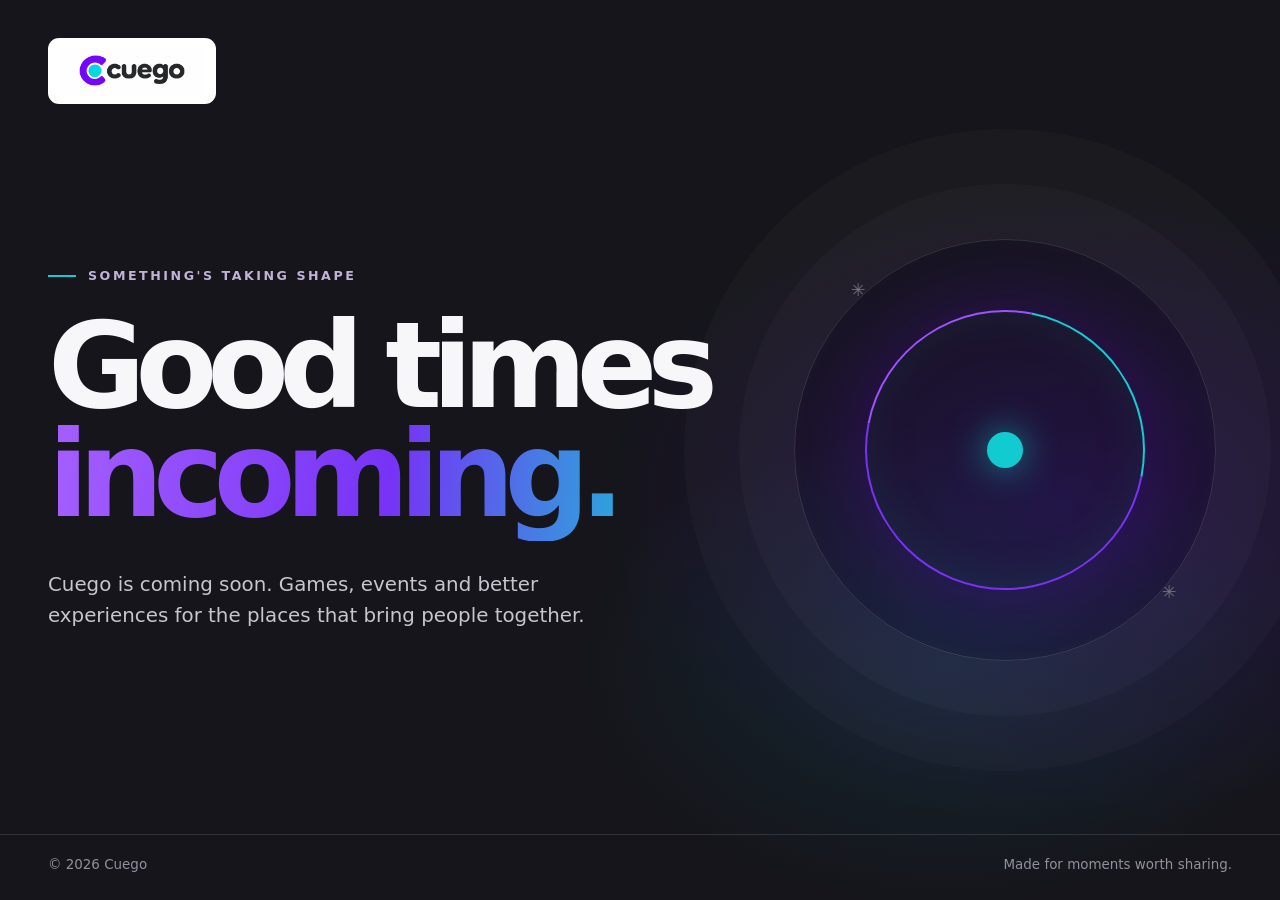
==== index.html @ bdfc0c9d "Add Cuego coming soon page" ====
<!doctype html>
<html lang="en-GB">
<head>
  <meta charset="utf-8">
  <meta name="viewport" content="width=device-width, initial-scale=1">
  <meta name="theme-color" content="#15151b">
  <meta name="description" content="Cuego is coming soon. Games, events and venue experiences, all in one place.">
  <title>Coming soon | Cuego</title>
  <link rel="icon" href="data:image/svg+xml,%3Csvg xmlns='http://www.w3.org/2000/svg' viewBox='0 0 64 64'%3E%3Crect width='64' height='64' rx='16' fill='%2315151b'/%3E%3Cpath d='M47 15A23 23 0 1 0 47 49' fill='none' stroke='%237206fd' stroke-linecap='round' stroke-width='11'/%3E%3Ccircle cx='32' cy='32' r='10' fill='%230cd0d0'/%3E%3C/svg%3E'" type="image/svg+xml">
  <link rel="preload" href="[data-uri]" as="image">
  <style>
    :root{color-scheme:dark;font-family:Inter,ui-sans-serif,system-ui,-apple-system,BlinkMacSystemFont,"Segoe UI",sans-serif;font-synthesis:none}*{box-sizing:border-box}html,body{margin:0;min-height:100%}body{background:#15151b;color:#f7f7fa}a{color:inherit} .page{min-height:100svh;display:flex;flex-direction:column;position:relative;overflow:hidden}.page:before{content:"";position:absolute;inset:0;pointer-events:none;background:radial-gradient(ellipse 43% 42% at 83% 56%,rgba(99,0,242,.19),transparent 85%),radial-gradient(ellipse 35% 32% at 74% 74%,rgba(0,198,210,.10),transparent 85%)}.shell{width:min(100% - 96px,1320px);margin-inline:auto;position:relative}header{padding-top:38px}.logo{display:block;width:168px;height:auto;background:#fff;border-radius:11px;padding:9px 12px}main{flex:1;display:flex;align-items:center;padding-block:72px 110px}.hero{display:grid;grid-template-columns:minmax(0,1.2fr) minmax(290px,.8fr);align-items:center;gap:6vw}.eyebrow{display:flex;align-items:center;gap:12px;color:#bfb4d5;text-transform:uppercase;letter-spacing:.2em;font-size:.79rem;font-weight:750;margin:0 0 29px}.eyebrow:before{content:"";width:28px;height:2px;background:#14c9d0}h1{font-size:clamp(4.2rem,9.3vw,9.2rem);line-height:.91;letter-spacing:-.085em;margin:0;font-weight:780}h1 span{display:block;background:linear-gradient(95deg,#a35dff 2%,#7633f6 52%,#12ced1 99%);background-clip:text;-webkit-background-clip:text;color:transparent;padding-bottom:.1em}.intro{margin:29px 0 0;max-width:570px;color:#c7c5ce;font-size:clamp(1.1rem,1.55vw,1.4rem);line-height:1.55}.stage{height:min(35vw,470px);min-height:330px;position:relative;display:grid;place-items:center}.stage:before{content:"";position:absolute;width:min(35vw,420px);height:min(35vw,420px);min-width:290px;min-height:290px;border:1px solid rgba(255,255,255,.13);border-radius:50%;box-shadow:0 0 0 55px rgba(255,255,255,.025),0 0 0 110px rgba(255,255,255,.018)}.ring{width:min(23vw,280px);height:min(23vw,280px);min-width:205px;min-height:205px;border:2px solid transparent;border-top-color:#9e51ff;border-right-color:#13cbd0;border-bottom-color:#7932f2;border-left-color:#7932f2;border-radius:50%;transform:rotate(-34deg);box-shadow:0 0 70px rgba(114,6,253,.18),inset 0 0 45px rgba(12,208,208,.065)}.core{position:absolute;width:36px;height:36px;border-radius:50%;background:#12cbd1;box-shadow:0 0 35px rgba(12,208,208,.65),0 0 110px rgba(12,208,208,.25)}.cross{position:absolute;color:#77717f;font-size:1.1rem}.cross.one{top:12%;left:15%}.cross.two{right:11%;bottom:16%}footer{border-top:1px solid rgba(255,255,255,.12);padding-block:22px 28px}.footer-inner{display:flex;justify-content:space-between;gap:24px;color:#92909c;font-size:.84rem}.footer-inner p{margin:0}@media(max-width:800px){.shell{width:min(100% - 44px,600px)}header{padding-top:26px}.logo{width:145px}.hero{grid-template-columns:1fr;gap:0}main{padding-block:92px 34px}.stage{height:240px;min-height:240px;order:-1;margin-bottom:46px}.stage:before{width:185px;height:185px;min-width:185px;min-height:185px;box-shadow:0 0 0 34px rgba(255,255,255,.025),0 0 0 68px rgba(255,255,255,.018)}.ring{width:140px;height:140px;min-width:140px;min-height:140px}.core{width:24px;height:24px}.eyebrow{margin-bottom:20px}h1{font-size:clamp(3.8rem,14vw,6.6rem)}.intro{margin-top:23px}.footer-inner{flex-direction:column;gap:7px}}@media(max-width:400px){.shell{width:calc(100% - 36px)}h1{font-size:clamp(3.25rem,14vw,4.5rem)}}
  </style>
</head>
<body>
<div class="page">
  <header class="shell"><img class="logo" src="[data-uri]" alt="Cuego" width="168" height="57"></header>
  <main class="shell"><div class="hero"><div><p class="eyebrow">Something's taking shape</p><h1>Good times<br><span>incoming.</span></h1><p class="intro">Cuego is coming soon. Games, events and better experiences for the places that bring people together.</p></div><div class="stage" aria-hidden="true"><span class="cross one">✳</span><div class="ring"></div><div class="core"></div><span class="cross two">✳</span></div></div></main>
  <footer><div class="shell footer-inner"><p>© <span id="year">2026</span> Cuego</p><p>Made for moments worth sharing.</p></div></footer>
</div>
<script>document.getElementById('year').textContent=new Date().getFullYear()</script>
</body>
</html>
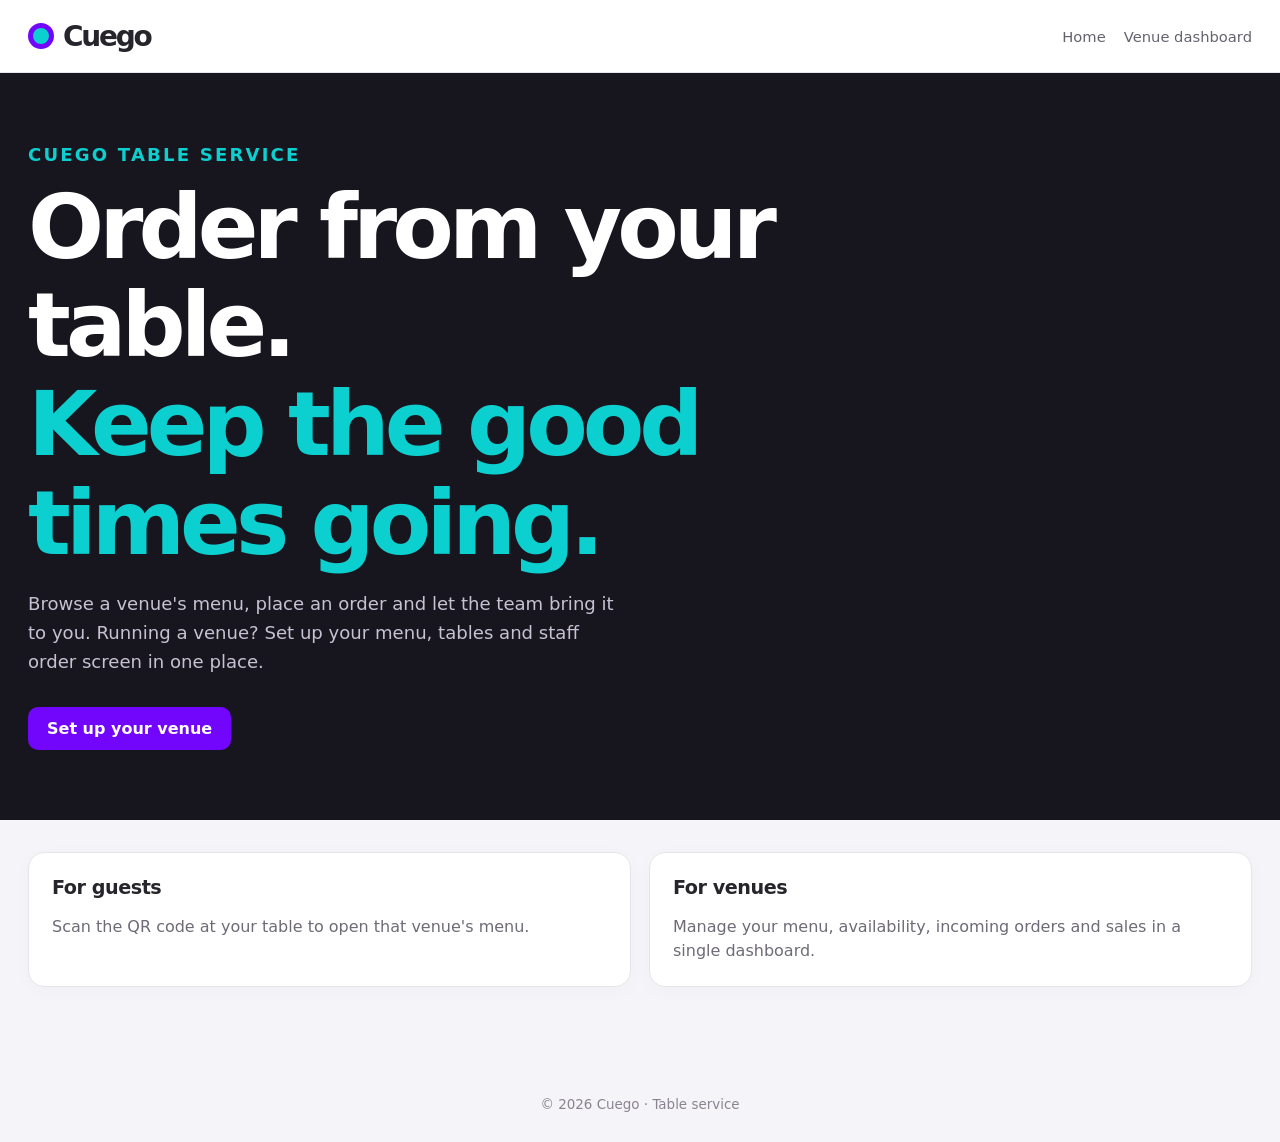
==== commit 01d68d62: "Build first table service ordering workflow" ====
--- a/index.html
+++ b/index.html
@@ -1,23 +1,2 @@
 <!doctype html>
-<html lang="en-GB">
-<head>
-  <meta charset="utf-8">
-  <meta name="viewport" content="width=device-width, initial-scale=1">
-  <meta name="theme-color" content="#15151b">
-  <meta name="description" content="Cuego is coming soon. Games, events and venue experiences, all in one place.">
-  <title>Coming soon | Cuego</title>
-  <link rel="icon" href="data:image/svg+xml,%3Csvg xmlns='http://www.w3.org/2000/svg' viewBox='0 0 64 64'%3E%3Crect width='64' height='64' rx='16' fill='%2315151b'/%3E%3Cpath d='M47 15A23 23 0 1 0 47 49' fill='none' stroke='%237206fd' stroke-linecap='round' stroke-width='11'/%3E%3Ccircle cx='32' cy='32' r='10' fill='%230cd0d0'/%3E%3C/svg%3E'" type="image/svg+xml">
-  <link rel="preload" href="[data-uri]" as="image">
-  <style>
-    :root{color-scheme:dark;font-family:Inter,ui-sans-serif,system-ui,-apple-system,BlinkMacSystemFont,"Segoe UI",sans-serif;font-synthesis:none}*{box-sizing:border-box}html,body{margin:0;min-height:100%}body{background:#15151b;color:#f7f7fa}a{color:inherit} .page{min-height:100svh;display:flex;flex-direction:column;position:relative;overflow:hidden}.page:before{content:"";position:absolute;inset:0;pointer-events:none;background:radial-gradient(ellipse 43% 42% at 83% 56%,rgba(99,0,242,.19),transparent 85%),radial-gradient(ellipse 35% 32% at 74% 74%,rgba(0,198,210,.10),transparent 85%)}.shell{width:min(100% - 96px,1320px);margin-inline:auto;position:relative}header{padding-top:38px}.logo{display:block;width:168px;height:auto;background:#fff;border-radius:11px;padding:9px 12px}main{flex:1;display:flex;align-items:center;padding-block:72px 110px}.hero{display:grid;grid-template-columns:minmax(0,1.2fr) minmax(290px,.8fr);align-items:center;gap:6vw}.eyebrow{display:flex;align-items:center;gap:12px;color:#bfb4d5;text-transform:uppercase;letter-spacing:.2em;font-size:.79rem;font-weight:750;margin:0 0 29px}.eyebrow:before{content:"";width:28px;height:2px;background:#14c9d0}h1{font-size:clamp(4.2rem,9.3vw,9.2rem);line-height:.91;letter-spacing:-.085em;margin:0;font-weight:780}h1 span{display:block;background:linear-gradient(95deg,#a35dff 2%,#7633f6 52%,#12ced1 99%);background-clip:text;-webkit-background-clip:text;color:transparent;padding-bottom:.1em}.intro{margin:29px 0 0;max-width:570px;color:#c7c5ce;font-size:clamp(1.1rem,1.55vw,1.4rem);line-height:1.55}.stage{height:min(35vw,470px);min-height:330px;position:relative;display:grid;place-items:center}.stage:before{content:"";position:absolute;width:min(35vw,420px);height:min(35vw,420px);min-width:290px;min-height:290px;border:1px solid rgba(255,255,255,.13);border-radius:50%;box-shadow:0 0 0 55px rgba(255,255,255,.025),0 0 0 110px rgba(255,255,255,.018)}.ring{width:min(23vw,280px);height:min(23vw,280px);min-width:205px;min-height:205px;border:2px solid transparent;border-top-color:#9e51ff;border-right-color:#13cbd0;border-bottom-color:#7932f2;border-left-color:#7932f2;border-radius:50%;transform:rotate(-34deg);box-shadow:0 0 70px rgba(114,6,253,.18),inset 0 0 45px rgba(12,208,208,.065)}.core{position:absolute;width:36px;height:36px;border-radius:50%;background:#12cbd1;box-shadow:0 0 35px rgba(12,208,208,.65),0 0 110px rgba(12,208,208,.25)}.cross{position:absolute;color:#77717f;font-size:1.1rem}.cross.one{top:12%;left:15%}.cross.two{right:11%;bottom:16%}footer{border-top:1px solid rgba(255,255,255,.12);padding-block:22px 28px}.footer-inner{display:flex;justify-content:space-between;gap:24px;color:#92909c;font-size:.84rem}.footer-inner p{margin:0}@media(max-width:800px){.shell{width:min(100% - 44px,600px)}header{padding-top:26px}.logo{width:145px}.hero{grid-template-columns:1fr;gap:0}main{padding-block:92px 34px}.stage{height:240px;min-height:240px;order:-1;margin-bottom:46px}.stage:before{width:185px;height:185px;min-width:185px;min-height:185px;box-shadow:0 0 0 34px rgba(255,255,255,.025),0 0 0 68px rgba(255,255,255,.018)}.ring{width:140px;height:140px;min-width:140px;min-height:140px}.core{width:24px;height:24px}.eyebrow{margin-bottom:20px}h1{font-size:clamp(3.8rem,14vw,6.6rem)}.intro{margin-top:23px}.footer-inner{flex-direction:column;gap:7px}}@media(max-width:400px){.shell{width:calc(100% - 36px)}h1{font-size:clamp(3.25rem,14vw,4.5rem)}}
-  </style>
-</head>
-<body>
-<div class="page">
-  <header class="shell"><img class="logo" src="[data-uri]" alt="Cuego" width="168" height="57"></header>
-  <main class="shell"><div class="hero"><div><p class="eyebrow">Something's taking shape</p><h1>Good times<br><span>incoming.</span></h1><p class="intro">Cuego is coming soon. Games, events and better experiences for the places that bring people together.</p></div><div class="stage" aria-hidden="true"><span class="cross one">✳</span><div class="ring"></div><div class="core"></div><span class="cross two">✳</span></div></div></main>
-  <footer><div class="shell footer-inner"><p>© <span id="year">2026</span> Cuego</p><p>Made for moments worth sharing.</p></div></footer>
-</div>
-<script>document.getElementById('year').textContent=new Date().getFullYear()</script>
-</body>
-</html>
+<html lang="en-GB"><head><meta charset="utf-8"><meta name="viewport" content="width=device-width,initial-scale=1"><meta name="theme-color" content="#18161f"><meta name="description" content="Cuego table ordering for venues and their guests."><title>Cuego | Table service</title><link rel="stylesheet" href="/styles.css"><link rel="icon" href="/favicon.svg" type="image/svg+xml"></head><body><div id="app"><p class="loading">Loading Cuego…</p></div><script type="module" src="/app.js"></script></body></html>
--- a/styles.css
+++ b/styles.css
@@ -0,0 +1 @@
+:root{font-family:Inter,ui-sans-serif,system-ui,-apple-system,"Segoe UI",sans-serif;color:#26252b;background:#f5f4f8;font-synthesis:none}*{box-sizing:border-box}body{margin:0}button,input,select,textarea{font:inherit}button{cursor:pointer}a{color:inherit;text-decoration:none}button:disabled{opacity:.5;cursor:not-allowed}.shell{max-width:1280px;padding:0 28px;margin:auto}.top{background:#fff;border-bottom:1px solid #e7e4ec}.top .shell{min-height:72px;display:flex;align-items:center;justify-content:space-between;gap:16px}.brand{font-size:1.75rem;letter-spacing:-.08em;font-weight:850}.brand:before{content:"";display:inline-block;vertical-align:-3px;width:16px;height:16px;background:#0cd0d0;border:5px solid #7206fd;border-radius:50%;margin-right:9px}.topnav{display:flex;align-items:center;gap:18px;color:#66616f;font-size:.92rem}.btn{display:inline-flex;align-items:center;justify-content:center;gap:8px;border:1px solid transparent;background:#7206fd;color:#fff;padding:11px 18px;border-radius:10px;font-weight:700;min-height:43px}.btn:hover{background:#5b00d8}.btn.secondary{background:#fff;color:#342b47;border-color:#dcd6e4}.btn.secondary:hover{background:#f4f1fa}.btn.danger{color:#ab3131;border-color:#f1cbcb;background:white}.btn.small{padding:7px 12px;min-height:35px;font-size:.86rem}.main{padding-top:32px;padding-bottom:80px}.head{display:flex;justify-content:space-between;align-items:flex-start;gap:24px;margin-bottom:25px}.eyebrow{margin:0 0 8px;color:#7206fd;text-transform:uppercase;letter-spacing:.12em;font-size:.76rem;font-weight:850}h1{font-size:clamp(2rem,4vw,3.1rem);letter-spacing:-.055em;line-height:1.1;margin:0 0 10px}h2{font-size:1.2rem;letter-spacing:-.025em;margin:0 0 16px}h3{font-size:1rem;margin:0 0 6px}.muted{color:#6f6a77;line-height:1.5}.notice{padding:13px 16px;border-radius:11px;background:#f0ebff;color:#493181;margin:15px 0}.notice.error{background:#fff0f0;color:#8a2626}.notice.success{background:#e9f8f5;color:#135b4c}.grid{display:grid;gap:18px}.grid.two{grid-template-columns:repeat(2,minmax(0,1fr))}.grid.three{grid-template-columns:repeat(3,minmax(0,1fr))}.card{background:#fff;border:1px solid #e7e3ea;border-radius:16px;padding:23px;box-shadow:0 4px 20px rgba(36,25,57,.025)}.card p:last-child{margin-bottom:0}.stat{font-size:2rem;font-weight:800;letter-spacing:-.05em}.label{display:block;color:#696371;font-size:.84rem;font-weight:700;margin:0 0 8px}input,select,textarea{width:100%;padding:11px 12px;border:1px solid #dcd6e3;border-radius:9px;background:#fff;color:#25212b;outline:none;min-height:44px}input:focus,select:focus,textarea:focus{border-color:#7206fd;box-shadow:0 0 0 3px #7206fd1a}.field{margin-bottom:16px}.inline{display:flex;gap:10px;align-items:end;flex-wrap:wrap}.inline .field{flex:1;min-width:135px}.toolbar{display:flex;justify-content:space-between;gap:14px;align-items:center;flex-wrap:wrap;margin:16px 0 22px}.tabs{display:flex;gap:6px;overflow:auto}.tabs a{white-space:nowrap;padding:10px 14px;border-radius:9px;font-weight:700;color:#6c6672}.tabs a.active{background:#eee7ff;color:#5e08cf}.list{display:grid;gap:12px}.row{display:flex;align-items:center;justify-content:space-between;gap:16px;padding:15px 0;border-bottom:1px solid #efecf1}.row:last-child{border-bottom:0;padding-bottom:0}.row:first-child{padding-top:0}.row-actions{display:flex;gap:8px;align-items:center;flex-wrap:wrap}.price{font-weight:800;white-space:nowrap}.badge{display:inline-flex;align-items:center;padding:6px 9px;border-radius:999px;background:#f1edf8;color:#604590;font-size:.77rem;font-weight:800;text-transform:capitalize}.badge.new{background:#fff0df;color:#96530b}.badge.ready{background:#def8f4;color:#00675d}.badge.delivered{background:#ecf1ee;color:#587064}.divider{border:0;border-top:1px solid #e8e3ed;margin:20px 0}.empty{text-align:center;padding:48px 20px;color:#716b78}.empty strong{display:block;color:#292330;margin-bottom:6px}.qr-link{word-break:break-all;font-size:.84rem;color:#5e16bc}.order-card{border-left:4px solid #7206fd}.order-card.new{border-left-color:#f5a83d}.order-card.ready{border-left-color:#0bbeb8}.order-meta{display:flex;justify-content:space-between;gap:12px;align-items:start}.order-items{padding-left:19px;color:#504958;line-height:1.7}.hero{padding:68px 0 70px;background:#17151e;color:#fff;overflow:hidden}.hero h1{font-size:clamp(3.1rem,7vw,6rem);max-width:800px}.hero h1 span{color:#0cd0d0}.hero p{max-width:590px;font-size:1.13rem;line-height:1.6;color:#c7c2d2}.hero .btn{margin-top:12px}.auth{max-width:440px;margin:60px auto}.auth h1{font-size:2.3rem}.shop{max-width:1120px}.shop-head{background:#1b1823;color:#fff;border-radius:18px;padding:30px;margin-bottom:24px}.shop-head .muted{color:#c9c4d0}.shop-layout{display:grid;grid-template-columns:minmax(0,1fr) 330px;gap:24px;align-items:start}.shop-items{display:grid;gap:13px}.shop-item{display:flex;justify-content:space-between;align-items:center;gap:16px}.shop-item p{margin:5px 0 0;font-size:.88rem;color:#77717e}.basket{position:sticky;top:20px}.qty{display:flex;gap:10px;align-items:center}.qty button{border:1px solid #ddd3ea;background:#fff;border-radius:8px;width:31px;height:31px;font-weight:800}.toast{position:fixed;bottom:22px;right:22px;max-width:min(420px,calc(100% - 44px));z-index:20;box-shadow:0 8px 30px #0002}.foot{color:#8a8490;text-align:center;padding:30px;font-size:.84rem}.loading{padding:80px 20px;text-align:center;color:#777}.toggle{display:flex;gap:8px;align-items:center}.toggle input{width:auto;min-height:0}code{background:#f4f0f8;padding:2px 5px;border-radius:4px}.section-title{margin:30px 0 16px}.table-name{font-size:1.1rem;font-weight:800}.mobile-only{display:none}@media(max-width:800px){.shell{padding:0 18px}.top .shell{min-height:64px}.grid.two,.grid.three,.shop-layout{grid-template-columns:1fr}.head{flex-direction:column}.hero{padding:60px 0}.basket{position:static}.topnav{gap:9px}.topnav a:not(.btn){font-size:.8rem}.card{padding:18px}.mobile-only{display:block}.order-meta{flex-direction:column}.row{align-items:flex-start}.row-actions{justify-content:flex-end}}@media(max-width:480px){.shop-item{align-items:flex-start}.shop-item .btn{flex-shrink:0}.inline .field{min-width:100%}.inline .btn{width:100%}.row{flex-direction:column}.row-actions{width:100%;justify-content:flex-start}}
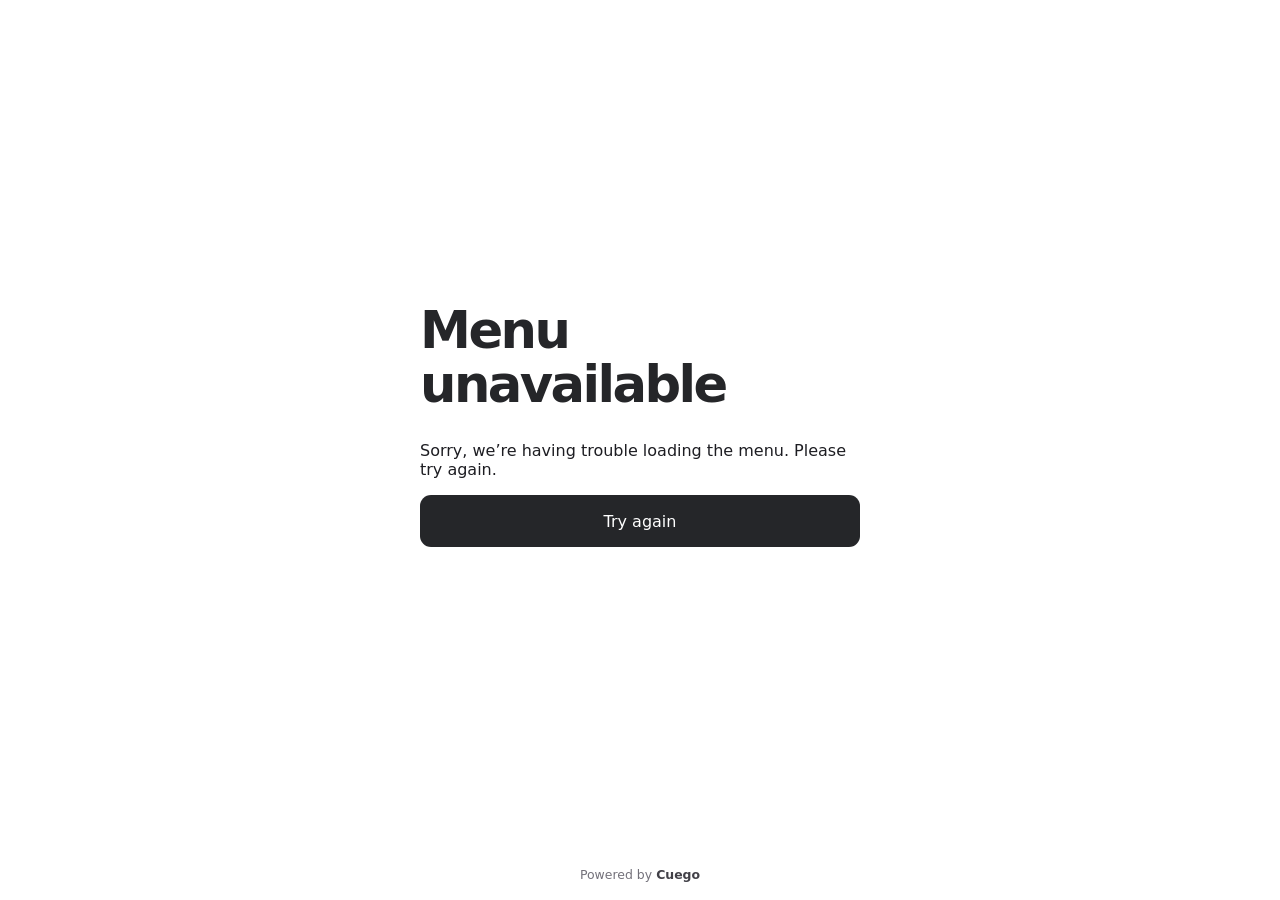
==== commit e19c947b: "Build multi-tenant demo ordering foundation and mobile customer flow" ====
--- a/index.html
+++ b/index.html
@@ -1,2 +1,3 @@
 <!doctype html>
-<html lang="en-GB"><head><meta charset="utf-8"><meta name="viewport" content="width=device-width,initial-scale=1"><meta name="theme-color" content="#18161f"><meta name="description" content="Cuego table ordering for venues and their guests."><title>Cuego | Table service</title><link rel="stylesheet" href="/styles.css"><link rel="icon" href="/favicon.svg" type="image/svg+xml"></head><body><div id="app"><p class="loading">Loading Cuego…</p></div><script type="module" src="/app.js"></script></body></html>
+<html lang="en-GB"><head><meta charset="utf-8"><meta name="viewport" content="width=device-width,initial-scale=1"><meta name="theme-color" content="#18161f"><meta name="description" content="Cuego table ordering for venues and their guests."><title>Cuego | Table service</title><link rel="stylesheet" href="/styles.css"><link rel="stylesheet" href="/customer.css">
+<link rel="stylesheet" href="/display.css"><link rel="icon" href="/favicon.svg" type="image/svg+xml"></head><body><div id="app"><p class="loading">Loading Cuego…</p></div><script type="module" src="/app.js"></script></body></html>
--- a/styles.css
+++ b/styles.css
@@ -1 +1,37 @@
 :root{font-family:Inter,ui-sans-serif,system-ui,-apple-system,"Segoe UI",sans-serif;color:#26252b;background:#f5f4f8;font-synthesis:none}*{box-sizing:border-box}body{margin:0}button,input,select,textarea{font:inherit}button{cursor:pointer}a{color:inherit;text-decoration:none}button:disabled{opacity:.5;cursor:not-allowed}.shell{max-width:1280px;padding:0 28px;margin:auto}.top{background:#fff;border-bottom:1px solid #e7e4ec}.top .shell{min-height:72px;display:flex;align-items:center;justify-content:space-between;gap:16px}.brand{font-size:1.75rem;letter-spacing:-.08em;font-weight:850}.brand:before{content:"";display:inline-block;vertical-align:-3px;width:16px;height:16px;background:#0cd0d0;border:5px solid #7206fd;border-radius:50%;margin-right:9px}.topnav{display:flex;align-items:center;gap:18px;color:#66616f;font-size:.92rem}.btn{display:inline-flex;align-items:center;justify-content:center;gap:8px;border:1px solid transparent;background:#7206fd;color:#fff;padding:11px 18px;border-radius:10px;font-weight:700;min-height:43px}.btn:hover{background:#5b00d8}.btn.secondary{background:#fff;color:#342b47;border-color:#dcd6e4}.btn.secondary:hover{background:#f4f1fa}.btn.danger{color:#ab3131;border-color:#f1cbcb;background:white}.btn.small{padding:7px 12px;min-height:35px;font-size:.86rem}.main{padding-top:32px;padding-bottom:80px}.head{display:flex;justify-content:space-between;align-items:flex-start;gap:24px;margin-bottom:25px}.eyebrow{margin:0 0 8px;color:#7206fd;text-transform:uppercase;letter-spacing:.12em;font-size:.76rem;font-weight:850}h1{font-size:clamp(2rem,4vw,3.1rem);letter-spacing:-.055em;line-height:1.1;margin:0 0 10px}h2{font-size:1.2rem;letter-spacing:-.025em;margin:0 0 16px}h3{font-size:1rem;margin:0 0 6px}.muted{color:#6f6a77;line-height:1.5}.notice{padding:13px 16px;border-radius:11px;background:#f0ebff;color:#493181;margin:15px 0}.notice.error{background:#fff0f0;color:#8a2626}.notice.success{background:#e9f8f5;color:#135b4c}.grid{display:grid;gap:18px}.grid.two{grid-template-columns:repeat(2,minmax(0,1fr))}.grid.three{grid-template-columns:repeat(3,minmax(0,1fr))}.card{background:#fff;border:1px solid #e7e3ea;border-radius:16px;padding:23px;box-shadow:0 4px 20px rgba(36,25,57,.025)}.card p:last-child{margin-bottom:0}.stat{font-size:2rem;font-weight:800;letter-spacing:-.05em}.label{display:block;color:#696371;font-size:.84rem;font-weight:700;margin:0 0 8px}input,select,textarea{width:100%;padding:11px 12px;border:1px solid #dcd6e3;border-radius:9px;background:#fff;color:#25212b;outline:none;min-height:44px}input:focus,select:focus,textarea:focus{border-color:#7206fd;box-shadow:0 0 0 3px #7206fd1a}.field{margin-bottom:16px}.inline{display:flex;gap:10px;align-items:end;flex-wrap:wrap}.inline .field{flex:1;min-width:135px}.toolbar{display:flex;justify-content:space-between;gap:14px;align-items:center;flex-wrap:wrap;margin:16px 0 22px}.tabs{display:flex;gap:6px;overflow:auto}.tabs a{white-space:nowrap;padding:10px 14px;border-radius:9px;font-weight:700;color:#6c6672}.tabs a.active{background:#eee7ff;color:#5e08cf}.list{display:grid;gap:12px}.row{display:flex;align-items:center;justify-content:space-between;gap:16px;padding:15px 0;border-bottom:1px solid #efecf1}.row:last-child{border-bottom:0;padding-bottom:0}.row:first-child{padding-top:0}.row-actions{display:flex;gap:8px;align-items:center;flex-wrap:wrap}.price{font-weight:800;white-space:nowrap}.badge{display:inline-flex;align-items:center;padding:6px 9px;border-radius:999px;background:#f1edf8;color:#604590;font-size:.77rem;font-weight:800;text-transform:capitalize}.badge.new{background:#fff0df;color:#96530b}.badge.ready{background:#def8f4;color:#00675d}.badge.delivered{background:#ecf1ee;color:#587064}.divider{border:0;border-top:1px solid #e8e3ed;margin:20px 0}.empty{text-align:center;padding:48px 20px;color:#716b78}.empty strong{display:block;color:#292330;margin-bottom:6px}.qr-link{word-break:break-all;font-size:.84rem;color:#5e16bc}.order-card{border-left:4px solid #7206fd}.order-card.new{border-left-color:#f5a83d}.order-card.ready{border-left-color:#0bbeb8}.order-meta{display:flex;justify-content:space-between;gap:12px;align-items:start}.order-items{padding-left:19px;color:#504958;line-height:1.7}.hero{padding:68px 0 70px;background:#17151e;color:#fff;overflow:hidden}.hero h1{font-size:clamp(3.1rem,7vw,6rem);max-width:800px}.hero h1 span{color:#0cd0d0}.hero p{max-width:590px;font-size:1.13rem;line-height:1.6;color:#c7c2d2}.hero .btn{margin-top:12px}.auth{max-width:440px;margin:60px auto}.auth h1{font-size:2.3rem}.shop{max-width:1120px}.shop-head{background:#1b1823;color:#fff;border-radius:18px;padding:30px;margin-bottom:24px}.shop-head .muted{color:#c9c4d0}.shop-layout{display:grid;grid-template-columns:minmax(0,1fr) 330px;gap:24px;align-items:start}.shop-items{display:grid;gap:13px}.shop-item{display:flex;justify-content:space-between;align-items:center;gap:16px}.shop-item p{margin:5px 0 0;font-size:.88rem;color:#77717e}.basket{position:sticky;top:20px}.qty{display:flex;gap:10px;align-items:center}.qty button{border:1px solid #ddd3ea;background:#fff;border-radius:8px;width:31px;height:31px;font-weight:800}.toast{position:fixed;bottom:22px;right:22px;max-width:min(420px,calc(100% - 44px));z-index:20;box-shadow:0 8px 30px #0002}.foot{color:#8a8490;text-align:center;padding:30px;font-size:.84rem}.loading{padding:80px 20px;text-align:center;color:#777}.toggle{display:flex;gap:8px;align-items:center}.toggle input{width:auto;min-height:0}code{background:#f4f0f8;padding:2px 5px;border-radius:4px}.section-title{margin:30px 0 16px}.table-name{font-size:1.1rem;font-weight:800}.mobile-only{display:none}@media(max-width:800px){.shell{padding:0 18px}.top .shell{min-height:64px}.grid.two,.grid.three,.shop-layout{grid-template-columns:1fr}.head{flex-direction:column}.hero{padding:60px 0}.basket{position:static}.topnav{gap:9px}.topnav a:not(.btn){font-size:.8rem}.card{padding:18px}.mobile-only{display:block}.order-meta{flex-direction:column}.row{align-items:flex-start}.row-actions{justify-content:flex-end}}@media(max-width:480px){.shop-item{align-items:flex-start}.shop-item .btn{flex-shrink:0}.inline .field{min-width:100%}.inline .btn{width:100%}.row{flex-direction:column}.row-actions{width:100%;justify-content:flex-start}}
+/* Mobile ordering and staff operation */
+.nav-short,.basket-backdrop,.basket-close,.mobile-basket-bar{display:none}
+.selected-table{display:inline-flex;margin:0 12px 12px 0;padding:7px 11px;border:1px solid #5b5472;border-radius:999px;color:#fff;font-weight:700;font-size:.86rem}
+.card,.shop-item,.row,.head,.order-card{min-width:0}
+.head h1,.shop-head h1,.order-card h2{overflow-wrap:anywhere}
+.btn:focus-visible,.tabs a:focus-visible,button:focus-visible,a:focus-visible{outline:3px solid #0cd0d0;outline-offset:3px}
+@media(max-width:800px){
+  .main{padding-top:22px;padding-bottom:90px}
+  .top .shell{gap:8px}.topnav{gap:10px}.topnav a:first-child{display:none}
+  .nav-full{display:none}.nav-short{display:inline}
+  .toolbar{position:sticky;top:0;z-index:8;background:#f5f4f8;margin:10px -18px 18px;padding:9px 18px;border-bottom:1px solid #e7e3ea}
+  .tabs{width:100%;scrollbar-width:thin;overscroll-behavior-x:contain}.tabs a{padding:12px 13px;min-height:44px}
+  .toolbar>.muted{display:none}
+  .order-card .row-actions{width:100%}.order-card .row-actions .btn{min-height:46px;flex:1}
+  .row-actions .btn.small{min-height:44px}
+  .shop{padding-bottom:100px}.shop-head{padding:23px 20px;margin-bottom:20px}.shop-head h1{font-size:clamp(2rem,9vw,3.1rem)}.shop-head p.muted{font-size:1rem;line-height:1.45}
+  .shop-item{padding:16px;align-items:center}.shop-item .btn{min-width:74px;min-height:44px}
+  .basket-backdrop{position:fixed;inset:0;background:rgba(12,10,20,.55);z-index:19}
+  .basket{display:none;position:fixed;inset:auto 0 0;max-height:min(88dvh,850px);min-height:240px;overflow:auto;overscroll-behavior:contain;border-radius:20px 20px 0 0;border-bottom:0;z-index:20;padding:18px 20px calc(22px + env(safe-area-inset-bottom));box-shadow:0 -12px 40px #0003}
+  .basket-head{display:flex;justify-content:space-between;align-items:center;position:sticky;top:-18px;background:#fff;z-index:1;padding:8px 0 12px;margin-bottom:8px;border-bottom:1px solid #eee9f1}.basket-head h2{margin:0}
+  .basket-close{display:grid;place-items:center;width:44px;height:44px;border:0;border-radius:10px;background:#f1edf8;font-size:1.6rem;line-height:1}
+  .basket-open{overflow:hidden}.basket-open .basket,.basket-open .basket-backdrop{display:block}.basket-open .mobile-basket-bar{display:none}
+  .mobile-basket-bar{position:fixed;bottom:0;left:0;right:0;z-index:10;width:100%;display:flex;align-items:center;justify-content:space-between;gap:14px;min-height:72px;padding:12px max(18px,env(safe-area-inset-right)) calc(12px + env(safe-area-inset-bottom)) max(18px,env(safe-area-inset-left));border:0;background:#7206fd;color:#fff;text-align:left;box-shadow:0 -6px 22px #21143d26;font-weight:800;font-size:1rem}
+  .mobile-basket-bar small{display:block;font-size:.8rem;font-weight:500;opacity:.84;margin-top:2px}
+  .basket input,.basket select,input,select,textarea{font-size:16px}
+  .qty button{width:44px;height:44px}.basket .row{flex-direction:row;align-items:center}.basket .row-actions{width:auto}
+  .grid.two,.grid.three{gap:12px}.auth{margin:22px auto}
+}
+@media(max-width:390px){
+  .brand{font-size:1.4rem}.brand:before{width:12px;height:12px;border-width:4px;margin-right:6px;vertical-align:-2px}
+  .topnav{gap:6px}.topnav .btn.small{padding:7px 9px;font-size:.78rem}
+  .head h1{font-size:2rem}.shop-head h1{font-size:2rem}
+  .row-actions{gap:6px}.tabs a{padding-inline:10px}
+  .shop-item{gap:8px}.shop-item .btn{min-width:68px}
+}
+@media(max-width:390px){.top .shell{flex-wrap:wrap;padding-block:9px;min-height:64px}.topnav{margin-left:auto}.shop-item{flex-wrap:wrap}}
--- a/customer.css
+++ b/customer.css
@@ -0,0 +1 @@
+:root{--venue-primary:#252629;--venue-accent:#7206fd}body:has(.venue-app){background:#fff;color:#1d1d22}.venue-app{min-height:100dvh;display:flex;flex-direction:column;font-family:Inter,ui-sans-serif,system-ui,-apple-system,"Segoe UI",sans-serif;background:#fff;color:#1d1d22}.venue-app button,.venue-app input,.venue-app textarea{font:inherit}.venue-app button{cursor:pointer}.venue-brand{display:flex;align-items:center;gap:10px;min-width:0;font-size:1.18rem;font-weight:800;letter-spacing:-.03em;color:var(--venue-primary)}.venue-brand img{max-width:120px;max-height:52px;object-fit:contain}.venue-brand strong{overflow-wrap:anywhere}.venue-powered{text-align:center;color:#73717a;font-size:.78rem;padding:18px 15px calc(18px + env(safe-area-inset-bottom));margin-top:auto}.venue-powered strong{font-weight:800;color:#414047}.venue-kicker{text-transform:uppercase;letter-spacing:.12em;color:var(--venue-accent);font-size:.76rem;font-weight:800;margin:0 0 10px}.venue-button{display:flex;width:100%;align-items:center;justify-content:center;min-height:52px;border:0;border-radius:11px;padding:12px 18px;background:var(--venue-primary);color:white;font-weight:800}.venue-button:hover{filter:brightness(1.12)}.venue-button:disabled{opacity:.5}.venue-text-button{display:block;width:100%;min-height:48px;background:none;border:0;color:var(--venue-primary);font-weight:750}.venue-app button:focus-visible,.venue-app a:focus-visible,.venue-app input:focus-visible,.venue-app textarea:focus-visible{outline:3px solid var(--venue-accent);outline-offset:3px}.table-entry{width:min(100% - 36px,440px);margin:0 auto;flex:1;display:flex;flex-direction:column;padding-top:max(26px,env(safe-area-inset-top))}.table-prompt{margin:auto 0;padding:48px 0 72px}.table-prompt h1{font-size:clamp(2rem,8vw,3.2rem);line-height:1.05;letter-spacing:-.05em;margin:0 0 30px;color:var(--venue-primary)}.table-prompt label,.venue-field{display:block;font-weight:750;font-size:.94rem;margin:0 0 9px}.table-prompt input,.venue-field textarea{display:block;width:100%;border:1.5px solid #cbcbd0;border-radius:11px;padding:13px 15px;font-size:18px;min-height:56px;outline:none;background:#fff;color:#19191f}.table-prompt input:focus,.venue-field textarea:focus{border-color:var(--venue-accent)}.table-prompt .venue-button{margin-top:15px}.remember-table{margin:22px 0 0;border:1px solid #dddde1;border-radius:11px;background:#fafafa;padding:13px;width:100%;min-height:50px;font-weight:700;color:var(--venue-primary)}.venue-alert{color:#a52b2b;min-height:1.4em;font-size:.9rem}.cue-sheet-open{overflow:hidden}.cue-sheet-wrap{position:fixed;inset:0;z-index:50}.cue-scrim{position:absolute;inset:0;width:100%;border:0;background:rgba(16,15,20,.58)}.cue-sheet{position:absolute;bottom:0;left:50%;transform:translateX(-50%);width:min(100%,520px);max-height:min(91dvh,920px);overflow:auto;overscroll-behavior:contain;border-radius:22px 22px 0 0;background:white;padding:15px 22px calc(24px + env(safe-area-inset-bottom));box-shadow:0 -12px 45px #0002}.cue-handle{width:37px;height:4px;margin:0 auto 24px;border-radius:4px;background:#d2d1d6}.cue-sheet h2{font-size:1.8rem;letter-spacing:-.04em;margin:0 0 10px}.cue-sheet p{color:#66646d;line-height:1.5}.cue-sheet .venue-button{margin-top:20px}.menu-app{min-height:100dvh}.menu-header{display:flex;justify-content:space-between;align-items:center;gap:12px;min-height:75px;padding:12px max(18px,env(safe-area-inset-right)) 12px max(18px,env(safe-area-inset-left));border-bottom:1px solid #ecebed}.delivery-pill{background:#f4f4f6;padding:8px 10px;border-radius:10px;font-size:.82rem;white-space:nowrap;color:#5b5962}.delivery-pill strong{color:var(--venue-primary)}.menu-main{width:min(100% - 36px,840px);margin:0 auto;padding:25px 0 108px}.menu-title{display:flex;justify-content:space-between;align-items:end;gap:12px}.menu-title h1{margin:0 0 18px;font-size:clamp(1.85rem,7vw,2.7rem);letter-spacing:-.045em;color:var(--venue-primary)}.table-change{border:0;background:none;text-decoration:underline;color:var(--venue-primary);min-height:44px;white-space:nowrap;font-weight:700}.menu-search-label{position:absolute;clip:rect(0,0,0,0);height:1px;width:1px;overflow:hidden}.menu-search{width:100%;border:1px solid #dddce1;border-radius:11px;min-height:49px;padding:10px 15px;font-size:16px;background:#f8f8f9;color:#242329}.category-strip{position:sticky;top:0;z-index:9;display:flex;overflow-x:auto;gap:8px;margin:18px -18px 24px;padding:10px 18px;background:#fff;border-bottom:1px solid #ecebed;scrollbar-width:none}.category-strip::-webkit-scrollbar{display:none}.category-strip a{white-space:nowrap;padding:9px 13px;border-radius:999px;background:#f1f0f2;color:#37353e;font-weight:720;font-size:.86rem}.menu-category{scroll-margin-top:72px;margin:0 0 30px}.menu-category h2{font-size:1.27rem;letter-spacing:-.025em;margin:0 0 10px}.menu-product{display:flex;justify-content:space-between;gap:18px;border-bottom:1px solid #e9e8ea;padding:16px 0;min-width:0}.menu-product h3{font-size:1rem;margin:0 0 5px}.menu-product p{margin:0 0 7px;color:#68666e;font-size:.88rem;line-height:1.4}.menu-product .allergen-note{font-size:.82rem}.menu-product strong{font-size:.94rem}.product-add{flex:none;align-self:center;width:45px;height:45px;border:1px solid #dad8df;border-radius:10px;background:#fff;color:var(--venue-primary);font-size:1.55rem;font-weight:600}.sold-out{align-self:center;color:#8a858e;font-weight:700;font-size:.8rem}.floating-basket{position:fixed;bottom:0;left:0;right:0;z-index:12;display:flex;align-items:center;justify-content:space-between;gap:15px;min-height:70px;padding:12px max(18px,env(safe-area-inset-right)) calc(12px + env(safe-area-inset-bottom)) max(18px,env(safe-area-inset-left));border:0;background:var(--venue-primary);color:white;font-weight:800;box-shadow:0 -8px 28px #0002}.modifier-group{border:0;padding:0;margin:20px 0}.modifier-group legend{font-weight:800;font-size:1rem;padding:0;margin-bottom:8px}.modifier-group legend small{display:block;font-size:.77rem;font-weight:500;color:#77747b;margin-top:3px}.modifier-option{display:flex;align-items:center;gap:11px;min-height:50px;border-bottom:1px solid #ecebee;padding:9px 0;font-size:.94rem}.modifier-option input{width:20px;height:20px;accent-color:var(--venue-accent)}.modifier-option span{flex:1}.modifier-option strong{font-size:.82rem}.product-sheet-bottom{display:flex;gap:12px;align-items:center;position:sticky;bottom:0;background:#fff;padding-top:12px}.product-sheet-bottom .venue-button{margin:0;flex:1}.quantity-control{display:flex;align-items:center;border:1px solid #dedce2;border-radius:10px}.quantity-control button{width:44px;height:50px;border:0;background:#fff;font-size:1.3rem}.quantity-control span{min-width:25px;text-align:center;font-weight:800}.basket-heading{display:flex;align-items:center;justify-content:space-between}.basket-heading button{width:44px;height:44px;border:0;background:#f1f0f3;border-radius:9px;font-size:1.5rem}.basket-line{display:flex;justify-content:space-between;gap:12px;border-bottom:1px solid #e9e8eb;padding:14px 0}.basket-line>div{min-width:0}.basket-line small{display:block;color:#6f6c75;margin:5px 0}.basket-line button{border:0;background:none;color:var(--venue-primary);text-decoration:underline;padding:7px 0;min-height:38px}.venue-field{margin:18px 0}.venue-field textarea{font-size:16px;min-height:74px;margin-top:8px}.basket-total{display:flex;justify-content:space-between;font-size:1.1rem;margin:20px 0}.demo-disclosure{background:#f4efff;border-radius:10px;color:#46315f!important;padding:12px;font-size:.82rem;font-weight:700}.status-page{width:min(100% - 36px,520px);margin:0 auto;flex:1;padding:25px 0 65px}.status-tick{display:grid;place-items:center;width:56px;height:56px;border-radius:50%;background:#e7faf2;color:#0a805d;font-size:1.7rem;margin:45px 0 22px}.status-page h1{font-size:clamp(2rem,8vw,3rem);letter-spacing:-.05em;margin:0 0 12px}.order-progress{list-style:none;padding:0;margin:26px 0;display:grid;gap:9px}.order-progress li{padding:11px 14px;border-left:3px solid #dedde2;color:#7a7780;background:#f7f7f8}.order-progress li.done{border-color:var(--venue-accent);color:#242129;font-weight:750}.status-summary{border:1px solid #e8e7ea;border-radius:12px;padding:18px;margin:22px 0}.status-summary h2{font-size:1.1rem}.status-summary p,.status-summary>strong{display:flex;justify-content:space-between;gap:10px}.status-summary p{color:#615e68}.menu-empty{padding:30px 0;color:#666}.venue-app *{box-sizing:border-box}.venue-app,.venue-app main,.venue-app section{min-width:0;overflow-wrap:break-word}@media(max-width:390px){.menu-header{align-items:flex-start;flex-direction:column}.delivery-pill{white-space:normal}.menu-title{align-items:flex-start}.menu-title h1{font-size:1.85rem}.table-change{font-size:.8rem}.cue-sheet{padding-left:18px;padding-right:18px}}@media(min-width:700px){.menu-header{padding-left:max(24px,calc((100% - 840px)/2));padding-right:max(24px,calc((100% - 840px)/2))}.floating-basket{left:50%;right:auto;transform:translateX(-50%);width:min(100% - 40px,840px);border-radius:14px 14px 0 0}}
--- a/display.css
+++ b/display.css
@@ -0,0 +1 @@
+.display-app{min-height:100dvh;background:#edf0f1;color:#17252d;padding:0 max(16px,env(safe-area-inset-right)) calc(32px + env(safe-area-inset-bottom)) max(16px,env(safe-area-inset-left));font-family:system-ui,-apple-system,sans-serif}.display-top{display:flex;align-items:center;justify-content:space-between;gap:16px;max-width:1480px;margin:auto;padding:22px 0}.display-top small{font-size:11px;font-weight:800;letter-spacing:.14em;color:#54636b}.display-top h1{font-size:clamp(25px,4vw,40px);margin:4px 0 0}.display-manage{color:#184e65;font-weight:700;min-height:44px;display:flex;align-items:center}.display-stations{max-width:1480px;margin:auto;display:flex;gap:8px;overflow-x:auto;padding:4px 0 12px}.display-stations button{border:1px solid #bdc7ca;background:white;border-radius:12px;padding:12px 16px;min-height:48px;white-space:nowrap;font-weight:750;color:#263944}.display-stations button.selected{background:#17252d;color:white;border-color:#17252d}.display-stations span{margin-left:8px;opacity:.7}.display-heading{max-width:1480px;margin:20px auto 14px;display:flex;align-items:baseline;justify-content:space-between;gap:10px}.display-heading h2{font-size:20px;margin:0}.display-heading span{font-size:12px;color:#54636b}.display-grid{max-width:1480px;margin:auto;display:grid;grid-template-columns:repeat(auto-fill,minmax(min(100%,320px),1fr));gap:14px}.display-card{display:flex;flex-direction:column;background:white;border:1px solid #d6dfe1;border-radius:16px;padding:18px;min-width:0;box-shadow:0 3px 12px #17252d0a}.display-card-head,.display-card-foot{display:flex;align-items:center;justify-content:space-between;gap:12px}.display-card-head{color:#64737a;font-size:13px}.display-badge{background:#eee5ff;color:#55249a;border-radius:5px;padding:5px 7px;font-size:11px;font-weight:900;letter-spacing:.06em}.display-card h3{font-size:clamp(28px,5vw,40px);line-height:1.1;margin:17px 0 2px}.display-order-id{font-size:12px;color:#63747b;margin:0 0 14px}.display-card ul{list-style:none;padding:0;margin:0 0 18px;flex:1}.display-card li{border-top:1px solid #e8eded;padding:11px 0;font-size:19px;line-height:1.3}.display-card li small{display:block;margin-left:25px;font-size:13px;color:#566970}.display-note{padding:10px;background:#fff2d6;border-radius:8px}.display-card-foot{border-top:1px solid #e8eded;padding-top:14px}.display-card-foot button{border:0;border-radius:9px;background:#0b5a4b;color:white;font-size:15px;font-weight:800;min-height:50px;padding:10px 15px}.display-card-foot button:disabled{opacity:.5}.display-ready{font-weight:800;color:#0b5a4b}.display-empty{padding:36px 18px;text-align:center;grid-column:1/-1}.display-empty strong{font-size:20px}button:focus-visible,a:focus-visible{outline:3px solid #7530e8;outline-offset:2px}@media(max-width:420px){.display-top{padding:16px 0}.display-heading{margin-top:10px}.display-card{padding:16px}.display-manage{font-size:13px}}
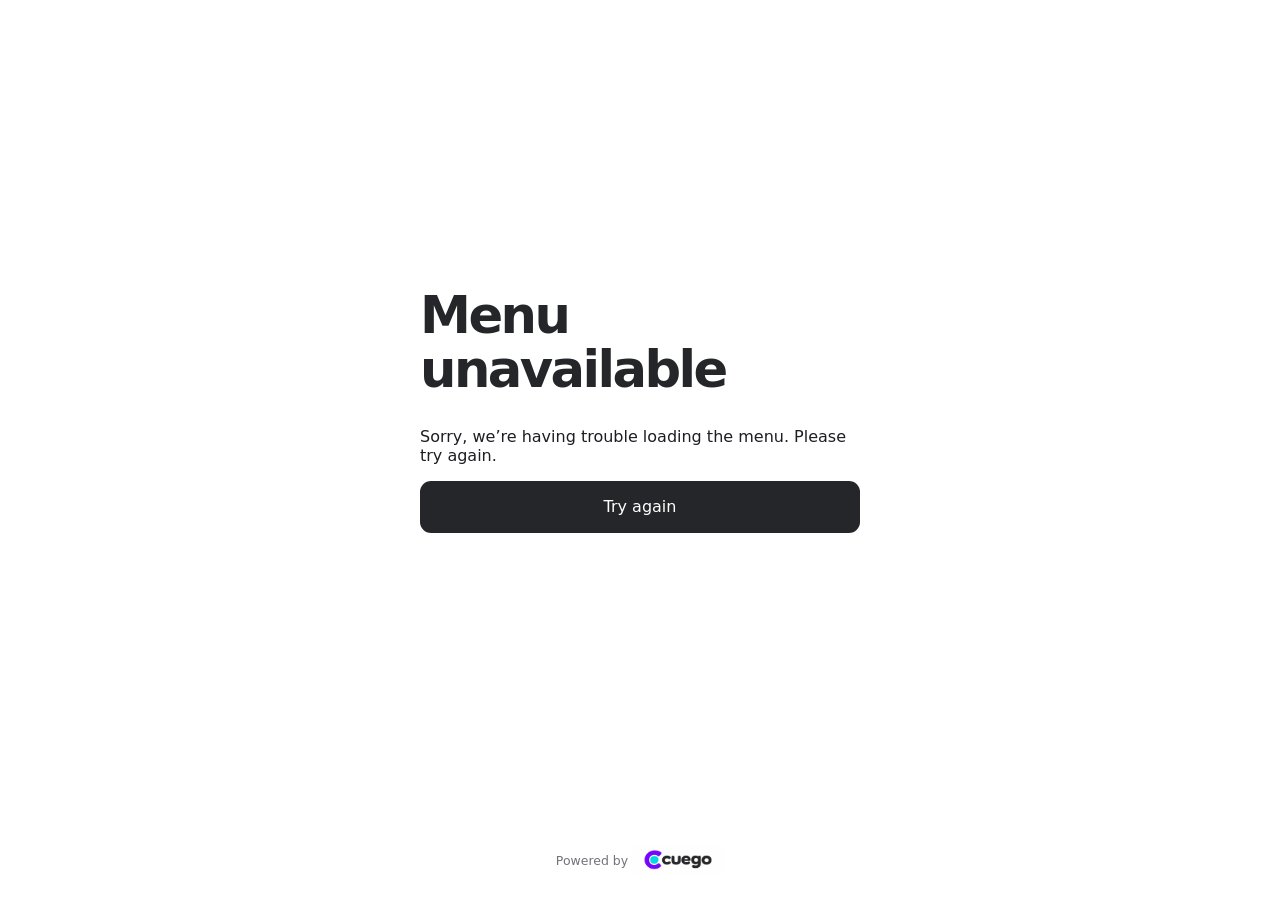
==== commit dcc4864d: "Make Cuego guest-first with venue search and For venues pages" ====
--- a/index.html
+++ b/index.html
@@ -1,3 +1,3 @@
 <!doctype html>
-<html lang="en-GB"><head><meta charset="utf-8"><meta name="viewport" content="width=device-width,initial-scale=1"><meta name="theme-color" content="#18161f"><meta name="description" content="Cuego table ordering for venues and their guests."><title>Cuego | Table service</title><link rel="stylesheet" href="/styles.css"><link rel="stylesheet" href="/customer.css">
+<html lang="en-GB"><head><meta charset="utf-8"><meta name="viewport" content="width=device-width,initial-scale=1"><meta name="theme-color" content="#fbfafc"><meta name="description" content="Find your venue, browse the menu and order from your table with Cuego."><title>Cuego | Order from your table</title><link rel="stylesheet" href="/styles.css"><link rel="stylesheet" href="/public.css"><link rel="stylesheet" href="/customer.css">
 <link rel="stylesheet" href="/display.css"><link rel="icon" href="/favicon.svg" type="image/svg+xml"></head><body><div id="app"><p class="loading">Loading Cuego…</p></div><script type="module" src="/app.js"></script></body></html>
--- a/styles.css
+++ b/styles.css
@@ -35,3 +35,9 @@
   .shop-item{gap:8px}.shop-item .btn{min-width:68px}
 }
 @media(max-width:390px){.top .shell{flex-wrap:wrap;padding-block:9px;min-height:64px}.topnav{margin-left:auto}.shop-item{flex-wrap:wrap}}
+
+/* Use the supplied Cuego artwork, including its original proportions. */
+.brand{display:flex;align-items:center;flex:none;min-height:44px;width:190px;line-height:0;overflow:hidden}
+.brand:before{display:none}
+.brand img{display:block;width:100%;height:auto}
+@media(max-width:480px){.brand{width:154px}.top .shell{flex-wrap:nowrap}.topnav{min-width:0;flex-wrap:wrap;justify-content:flex-end}.topnav .btn.small{min-height:44px}}
--- a/public.css
+++ b/public.css
@@ -0,0 +1,6 @@
+.public-top .shell{min-height:76px}.public-top .topnav a{font-weight:700;color:#312d38;min-height:44px;display:inline-flex;align-items:center}.public-top .topnav a:hover,.venues-subnav a:hover{color:#7206fd}
+.guest-home{position:relative;min-height:calc(100dvh - 140px);background:#fbfafc;overflow:hidden;display:flex;flex-direction:column;justify-content:space-between}.guest-content{position:relative;z-index:1;width:100%;padding-top:clamp(54px,11vh,125px);padding-bottom:50px}.guest-orbit{position:absolute;width:min(50vw,650px);aspect-ratio:1;border:70px solid #f4eeff;border-radius:50%;right:-10%;top:4%;opacity:.72;pointer-events:none}.guest-kicker,.venues-eyebrow{font-size:.72rem;font-weight:850;letter-spacing:.16em;color:#6e19d0;margin:0 0 20px}.guest-dot{display:inline-block;width:8px;height:8px;border-radius:50%;background:#08cbd1;margin-right:9px}.guest-home h1{font-size:clamp(3rem,7.8vw,7rem);line-height:1.02;letter-spacing:-.07em;max-width:900px;margin:0 0 23px;color:#242127}.guest-home h1 em,.venues-page h1 em{font-style:normal;color:#7206fd}.guest-intro{font-size:clamp(1.03rem,2vw,1.27rem);line-height:1.5;color:#67616e;max-width:560px;margin:0 0 40px}.venue-finder{width:min(100%,530px)}.venue-finder label{display:block;font-size:1.05rem;font-weight:750;margin-bottom:11px;color:#2f2a34}.venue-input-wrap{position:relative}.venue-input-wrap>span{position:absolute;left:17px;top:50%;transform:translateY(-54%);font-size:2rem;color:#776d81;line-height:1;pointer-events:none}.venue-input-wrap input{min-height:60px;border:1.5px solid #d9d3e1;border-radius:13px;padding:12px 18px 12px 52px;font-size:16px;background:#fff;box-shadow:0 8px 25px #2920390b}.venue-input-wrap input:focus{border-color:#7206fd;box-shadow:0 0 0 4px #7206fd1c}.guest-help{font-size:.85rem;color:#736c7b;line-height:1.45;margin:12px 0}.venue-results{min-height:0}.venue-list{padding:0;margin:12px 0 0;list-style:none;background:#fff;border:1px solid #e6e1ea;border-radius:13px;overflow:hidden;box-shadow:0 14px 35px #29203914;max-height:45vh;overflow-y:auto}.venue-list li+li{border-top:1px solid #eeeaf0}.venue-list a{display:flex;align-items:center;gap:13px;min-height:62px;padding:9px 15px}.venue-list a:hover,.venue-list a:focus-visible{background:#f6f1ff}.venue-mark{flex:none;width:38px;height:38px;display:grid;place-items:center;border-radius:10px;background:#eee4ff;color:#6114cd;font-weight:800}.venue-name{font-weight:700;min-width:0;overflow-wrap:anywhere}.venue-arrow{margin-left:auto;color:#7206fd;font-size:1.3rem}.venue-message{padding:12px 0;color:#62596c;line-height:1.5}.guest-bottom{position:relative;z-index:1;width:100%;display:flex;justify-content:space-between;color:#89818e;font-size:.85rem;padding-bottom:24px}
+.venues-page{background:#fbfafc;min-height:calc(100dvh - 140px)}.venues-shell{padding-top:28px;padding-bottom:80px}.venues-subnav{display:none}.venues-content{padding-top:clamp(45px,8vw,105px);max-width:970px}.venues-page h1{font-size:clamp(2.9rem,7vw,6.5rem);line-height:1.03;letter-spacing:-.065em;margin:0 0 25px}.venues-lead{max-width:620px;color:#615b67;font-size:clamp(1.07rem,2vw,1.28rem);line-height:1.55;margin:0 0 29px}.venues-actions{display:flex;align-items:center;gap:23px;flex-wrap:wrap}.venues-text-link{color:#4c3b65;font-weight:750;min-height:44px;display:inline-flex;align-items:center}.venues-steps{display:grid;grid-template-columns:repeat(3,minmax(0,1fr));gap:28px;border-top:1px solid #e2dce7;margin-top:74px;padding-top:27px}.venues-steps>div{min-width:0}.venues-steps span{color:#7206fd;font-size:.8rem;font-weight:850}.venues-steps h2{margin:15px 0 9px;font-size:1.22rem}.venues-steps p,.venues-simple p,.venues-note{color:#68616e;line-height:1.55;margin:0}.venues-simple{margin-top:43px;max-width:550px;padding:28px;background:#fff;border:1px solid #e7e1eb;border-radius:15px}.venues-simple h2{margin-bottom:10px}.venues-simple .btn{margin-top:24px}.venues-note{margin-top:32px;max-width:700px}
+@media(max-width:800px){.public-top .shell{min-height:67px}.public-top .topnav a:first-child{display:inline-flex}.public-top:has(+ .venues-page) .shell{align-items:flex-start;flex-wrap:wrap;padding-top:12px;padding-bottom:11px;gap:4px}.public-top:has(+ .venues-page) .topnav{width:100%;justify-content:flex-start;overflow:visible;flex-wrap:wrap;gap:0 18px;white-space:nowrap}.public-top:has(+ .venues-page) .topnav a{font-size:.85rem;flex:none}.venues-subnav{display:none}.venues-steps{grid-template-columns:1fr;gap:26px;margin-top:55px}.venues-content{padding-top:40px}.guest-orbit{width:80vw;border-width:40px;right:-50%;top:9%}}
+@media(max-width:480px){.public-top .brand{width:146px}.guest-home{min-height:calc(100dvh - 130px)}.guest-content{padding-top:clamp(42px,9vh,76px);padding-bottom:34px}.guest-home h1{font-size:clamp(2.85rem,12vw,4.3rem);margin-bottom:19px}.guest-intro{font-size:1.02rem;margin-bottom:34px}.guest-kicker{font-size:.65rem;letter-spacing:.13em}.guest-bottom{padding-bottom:19px;font-size:.75rem}.venues-page h1{font-size:clamp(2.8rem,11.5vw,4.2rem)}.venues-shell{padding-bottom:55px}.venues-simple{padding:20px}.venues-lead{font-size:1.07rem}}
+@media(max-width:350px){.public-top .brand{width:125px}.guest-home h1{font-size:2.7rem}.guest-content{padding-top:36px}}
--- a/customer.css
+++ b/customer.css
@@ -1 +1,3 @@
 :root{--venue-primary:#252629;--venue-accent:#7206fd}body:has(.venue-app){background:#fff;color:#1d1d22}.venue-app{min-height:100dvh;display:flex;flex-direction:column;font-family:Inter,ui-sans-serif,system-ui,-apple-system,"Segoe UI",sans-serif;background:#fff;color:#1d1d22}.venue-app button,.venue-app input,.venue-app textarea{font:inherit}.venue-app button{cursor:pointer}.venue-brand{display:flex;align-items:center;gap:10px;min-width:0;font-size:1.18rem;font-weight:800;letter-spacing:-.03em;color:var(--venue-primary)}.venue-brand img{max-width:120px;max-height:52px;object-fit:contain}.venue-brand strong{overflow-wrap:anywhere}.venue-powered{text-align:center;color:#73717a;font-size:.78rem;padding:18px 15px calc(18px + env(safe-area-inset-bottom));margin-top:auto}.venue-powered strong{font-weight:800;color:#414047}.venue-kicker{text-transform:uppercase;letter-spacing:.12em;color:var(--venue-accent);font-size:.76rem;font-weight:800;margin:0 0 10px}.venue-button{display:flex;width:100%;align-items:center;justify-content:center;min-height:52px;border:0;border-radius:11px;padding:12px 18px;background:var(--venue-primary);color:white;font-weight:800}.venue-button:hover{filter:brightness(1.12)}.venue-button:disabled{opacity:.5}.venue-text-button{display:block;width:100%;min-height:48px;background:none;border:0;color:var(--venue-primary);font-weight:750}.venue-app button:focus-visible,.venue-app a:focus-visible,.venue-app input:focus-visible,.venue-app textarea:focus-visible{outline:3px solid var(--venue-accent);outline-offset:3px}.table-entry{width:min(100% - 36px,440px);margin:0 auto;flex:1;display:flex;flex-direction:column;padding-top:max(26px,env(safe-area-inset-top))}.table-prompt{margin:auto 0;padding:48px 0 72px}.table-prompt h1{font-size:clamp(2rem,8vw,3.2rem);line-height:1.05;letter-spacing:-.05em;margin:0 0 30px;color:var(--venue-primary)}.table-prompt label,.venue-field{display:block;font-weight:750;font-size:.94rem;margin:0 0 9px}.table-prompt input,.venue-field textarea{display:block;width:100%;border:1.5px solid #cbcbd0;border-radius:11px;padding:13px 15px;font-size:18px;min-height:56px;outline:none;background:#fff;color:#19191f}.table-prompt input:focus,.venue-field textarea:focus{border-color:var(--venue-accent)}.table-prompt .venue-button{margin-top:15px}.remember-table{margin:22px 0 0;border:1px solid #dddde1;border-radius:11px;background:#fafafa;padding:13px;width:100%;min-height:50px;font-weight:700;color:var(--venue-primary)}.venue-alert{color:#a52b2b;min-height:1.4em;font-size:.9rem}.cue-sheet-open{overflow:hidden}.cue-sheet-wrap{position:fixed;inset:0;z-index:50}.cue-scrim{position:absolute;inset:0;width:100%;border:0;background:rgba(16,15,20,.58)}.cue-sheet{position:absolute;bottom:0;left:50%;transform:translateX(-50%);width:min(100%,520px);max-height:min(91dvh,920px);overflow:auto;overscroll-behavior:contain;border-radius:22px 22px 0 0;background:white;padding:15px 22px calc(24px + env(safe-area-inset-bottom));box-shadow:0 -12px 45px #0002}.cue-handle{width:37px;height:4px;margin:0 auto 24px;border-radius:4px;background:#d2d1d6}.cue-sheet h2{font-size:1.8rem;letter-spacing:-.04em;margin:0 0 10px}.cue-sheet p{color:#66646d;line-height:1.5}.cue-sheet .venue-button{margin-top:20px}.menu-app{min-height:100dvh}.menu-header{display:flex;justify-content:space-between;align-items:center;gap:12px;min-height:75px;padding:12px max(18px,env(safe-area-inset-right)) 12px max(18px,env(safe-area-inset-left));border-bottom:1px solid #ecebed}.delivery-pill{background:#f4f4f6;padding:8px 10px;border-radius:10px;font-size:.82rem;white-space:nowrap;color:#5b5962}.delivery-pill strong{color:var(--venue-primary)}.menu-main{width:min(100% - 36px,840px);margin:0 auto;padding:25px 0 108px}.menu-title{display:flex;justify-content:space-between;align-items:end;gap:12px}.menu-title h1{margin:0 0 18px;font-size:clamp(1.85rem,7vw,2.7rem);letter-spacing:-.045em;color:var(--venue-primary)}.table-change{border:0;background:none;text-decoration:underline;color:var(--venue-primary);min-height:44px;white-space:nowrap;font-weight:700}.menu-search-label{position:absolute;clip:rect(0,0,0,0);height:1px;width:1px;overflow:hidden}.menu-search{width:100%;border:1px solid #dddce1;border-radius:11px;min-height:49px;padding:10px 15px;font-size:16px;background:#f8f8f9;color:#242329}.category-strip{position:sticky;top:0;z-index:9;display:flex;overflow-x:auto;gap:8px;margin:18px -18px 24px;padding:10px 18px;background:#fff;border-bottom:1px solid #ecebed;scrollbar-width:none}.category-strip::-webkit-scrollbar{display:none}.category-strip a{white-space:nowrap;padding:9px 13px;border-radius:999px;background:#f1f0f2;color:#37353e;font-weight:720;font-size:.86rem}.menu-category{scroll-margin-top:72px;margin:0 0 30px}.menu-category h2{font-size:1.27rem;letter-spacing:-.025em;margin:0 0 10px}.menu-product{display:flex;justify-content:space-between;gap:18px;border-bottom:1px solid #e9e8ea;padding:16px 0;min-width:0}.menu-product h3{font-size:1rem;margin:0 0 5px}.menu-product p{margin:0 0 7px;color:#68666e;font-size:.88rem;line-height:1.4}.menu-product .allergen-note{font-size:.82rem}.menu-product strong{font-size:.94rem}.product-add{flex:none;align-self:center;width:45px;height:45px;border:1px solid #dad8df;border-radius:10px;background:#fff;color:var(--venue-primary);font-size:1.55rem;font-weight:600}.sold-out{align-self:center;color:#8a858e;font-weight:700;font-size:.8rem}.floating-basket{position:fixed;bottom:0;left:0;right:0;z-index:12;display:flex;align-items:center;justify-content:space-between;gap:15px;min-height:70px;padding:12px max(18px,env(safe-area-inset-right)) calc(12px + env(safe-area-inset-bottom)) max(18px,env(safe-area-inset-left));border:0;background:var(--venue-primary);color:white;font-weight:800;box-shadow:0 -8px 28px #0002}.modifier-group{border:0;padding:0;margin:20px 0}.modifier-group legend{font-weight:800;font-size:1rem;padding:0;margin-bottom:8px}.modifier-group legend small{display:block;font-size:.77rem;font-weight:500;color:#77747b;margin-top:3px}.modifier-option{display:flex;align-items:center;gap:11px;min-height:50px;border-bottom:1px solid #ecebee;padding:9px 0;font-size:.94rem}.modifier-option input{width:20px;height:20px;accent-color:var(--venue-accent)}.modifier-option span{flex:1}.modifier-option strong{font-size:.82rem}.product-sheet-bottom{display:flex;gap:12px;align-items:center;position:sticky;bottom:0;background:#fff;padding-top:12px}.product-sheet-bottom .venue-button{margin:0;flex:1}.quantity-control{display:flex;align-items:center;border:1px solid #dedce2;border-radius:10px}.quantity-control button{width:44px;height:50px;border:0;background:#fff;font-size:1.3rem}.quantity-control span{min-width:25px;text-align:center;font-weight:800}.basket-heading{display:flex;align-items:center;justify-content:space-between}.basket-heading button{width:44px;height:44px;border:0;background:#f1f0f3;border-radius:9px;font-size:1.5rem}.basket-line{display:flex;justify-content:space-between;gap:12px;border-bottom:1px solid #e9e8eb;padding:14px 0}.basket-line>div{min-width:0}.basket-line small{display:block;color:#6f6c75;margin:5px 0}.basket-line button{border:0;background:none;color:var(--venue-primary);text-decoration:underline;padding:7px 0;min-height:38px}.venue-field{margin:18px 0}.venue-field textarea{font-size:16px;min-height:74px;margin-top:8px}.basket-total{display:flex;justify-content:space-between;font-size:1.1rem;margin:20px 0}.demo-disclosure{background:#f4efff;border-radius:10px;color:#46315f!important;padding:12px;font-size:.82rem;font-weight:700}.status-page{width:min(100% - 36px,520px);margin:0 auto;flex:1;padding:25px 0 65px}.status-tick{display:grid;place-items:center;width:56px;height:56px;border-radius:50%;background:#e7faf2;color:#0a805d;font-size:1.7rem;margin:45px 0 22px}.status-page h1{font-size:clamp(2rem,8vw,3rem);letter-spacing:-.05em;margin:0 0 12px}.order-progress{list-style:none;padding:0;margin:26px 0;display:grid;gap:9px}.order-progress li{padding:11px 14px;border-left:3px solid #dedde2;color:#7a7780;background:#f7f7f8}.order-progress li.done{border-color:var(--venue-accent);color:#242129;font-weight:750}.status-summary{border:1px solid #e8e7ea;border-radius:12px;padding:18px;margin:22px 0}.status-summary h2{font-size:1.1rem}.status-summary p,.status-summary>strong{display:flex;justify-content:space-between;gap:10px}.status-summary p{color:#615e68}.menu-empty{padding:30px 0;color:#666}.venue-app *{box-sizing:border-box}.venue-app,.venue-app main,.venue-app section{min-width:0;overflow-wrap:break-word}@media(max-width:390px){.menu-header{align-items:flex-start;flex-direction:column}.delivery-pill{white-space:normal}.menu-title{align-items:flex-start}.menu-title h1{font-size:1.85rem}.table-change{font-size:.8rem}.cue-sheet{padding-left:18px;padding-right:18px}}@media(min-width:700px){.menu-header{padding-left:max(24px,calc((100% - 840px)/2));padding-right:max(24px,calc((100% - 840px)/2))}.floating-basket{left:50%;right:auto;transform:translateX(-50%);width:min(100% - 40px,840px);border-radius:14px 14px 0 0}}
+
+.venue-powered{display:flex;align-items:center;justify-content:center;gap:4px}.venue-powered a{display:inline-flex;align-items:center;min-height:44px;width:92px}.venue-powered img{display:block;width:100%;height:auto}
--- a/display.css
+++ b/display.css
@@ -1 +1,3 @@
 .display-app{min-height:100dvh;background:#edf0f1;color:#17252d;padding:0 max(16px,env(safe-area-inset-right)) calc(32px + env(safe-area-inset-bottom)) max(16px,env(safe-area-inset-left));font-family:system-ui,-apple-system,sans-serif}.display-top{display:flex;align-items:center;justify-content:space-between;gap:16px;max-width:1480px;margin:auto;padding:22px 0}.display-top small{font-size:11px;font-weight:800;letter-spacing:.14em;color:#54636b}.display-top h1{font-size:clamp(25px,4vw,40px);margin:4px 0 0}.display-manage{color:#184e65;font-weight:700;min-height:44px;display:flex;align-items:center}.display-stations{max-width:1480px;margin:auto;display:flex;gap:8px;overflow-x:auto;padding:4px 0 12px}.display-stations button{border:1px solid #bdc7ca;background:white;border-radius:12px;padding:12px 16px;min-height:48px;white-space:nowrap;font-weight:750;color:#263944}.display-stations button.selected{background:#17252d;color:white;border-color:#17252d}.display-stations span{margin-left:8px;opacity:.7}.display-heading{max-width:1480px;margin:20px auto 14px;display:flex;align-items:baseline;justify-content:space-between;gap:10px}.display-heading h2{font-size:20px;margin:0}.display-heading span{font-size:12px;color:#54636b}.display-grid{max-width:1480px;margin:auto;display:grid;grid-template-columns:repeat(auto-fill,minmax(min(100%,320px),1fr));gap:14px}.display-card{display:flex;flex-direction:column;background:white;border:1px solid #d6dfe1;border-radius:16px;padding:18px;min-width:0;box-shadow:0 3px 12px #17252d0a}.display-card-head,.display-card-foot{display:flex;align-items:center;justify-content:space-between;gap:12px}.display-card-head{color:#64737a;font-size:13px}.display-badge{background:#eee5ff;color:#55249a;border-radius:5px;padding:5px 7px;font-size:11px;font-weight:900;letter-spacing:.06em}.display-card h3{font-size:clamp(28px,5vw,40px);line-height:1.1;margin:17px 0 2px}.display-order-id{font-size:12px;color:#63747b;margin:0 0 14px}.display-card ul{list-style:none;padding:0;margin:0 0 18px;flex:1}.display-card li{border-top:1px solid #e8eded;padding:11px 0;font-size:19px;line-height:1.3}.display-card li small{display:block;margin-left:25px;font-size:13px;color:#566970}.display-note{padding:10px;background:#fff2d6;border-radius:8px}.display-card-foot{border-top:1px solid #e8eded;padding-top:14px}.display-card-foot button{border:0;border-radius:9px;background:#0b5a4b;color:white;font-size:15px;font-weight:800;min-height:50px;padding:10px 15px}.display-card-foot button:disabled{opacity:.5}.display-ready{font-weight:800;color:#0b5a4b}.display-empty{padding:36px 18px;text-align:center;grid-column:1/-1}.display-empty strong{font-size:20px}button:focus-visible,a:focus-visible{outline:3px solid #7530e8;outline-offset:2px}@media(max-width:420px){.display-top{padding:16px 0}.display-heading{margin-top:10px}.display-card{padding:16px}.display-manage{font-size:13px}}
+
+.display-brand{display:flex;align-items:center;gap:10px;flex-wrap:wrap}.display-brand img{width:135px;height:auto;background:#fff;border-radius:6px}.display-brand small{font-size:10px}.display-top>div{min-width:0}.display-top h1{overflow-wrap:anywhere}
